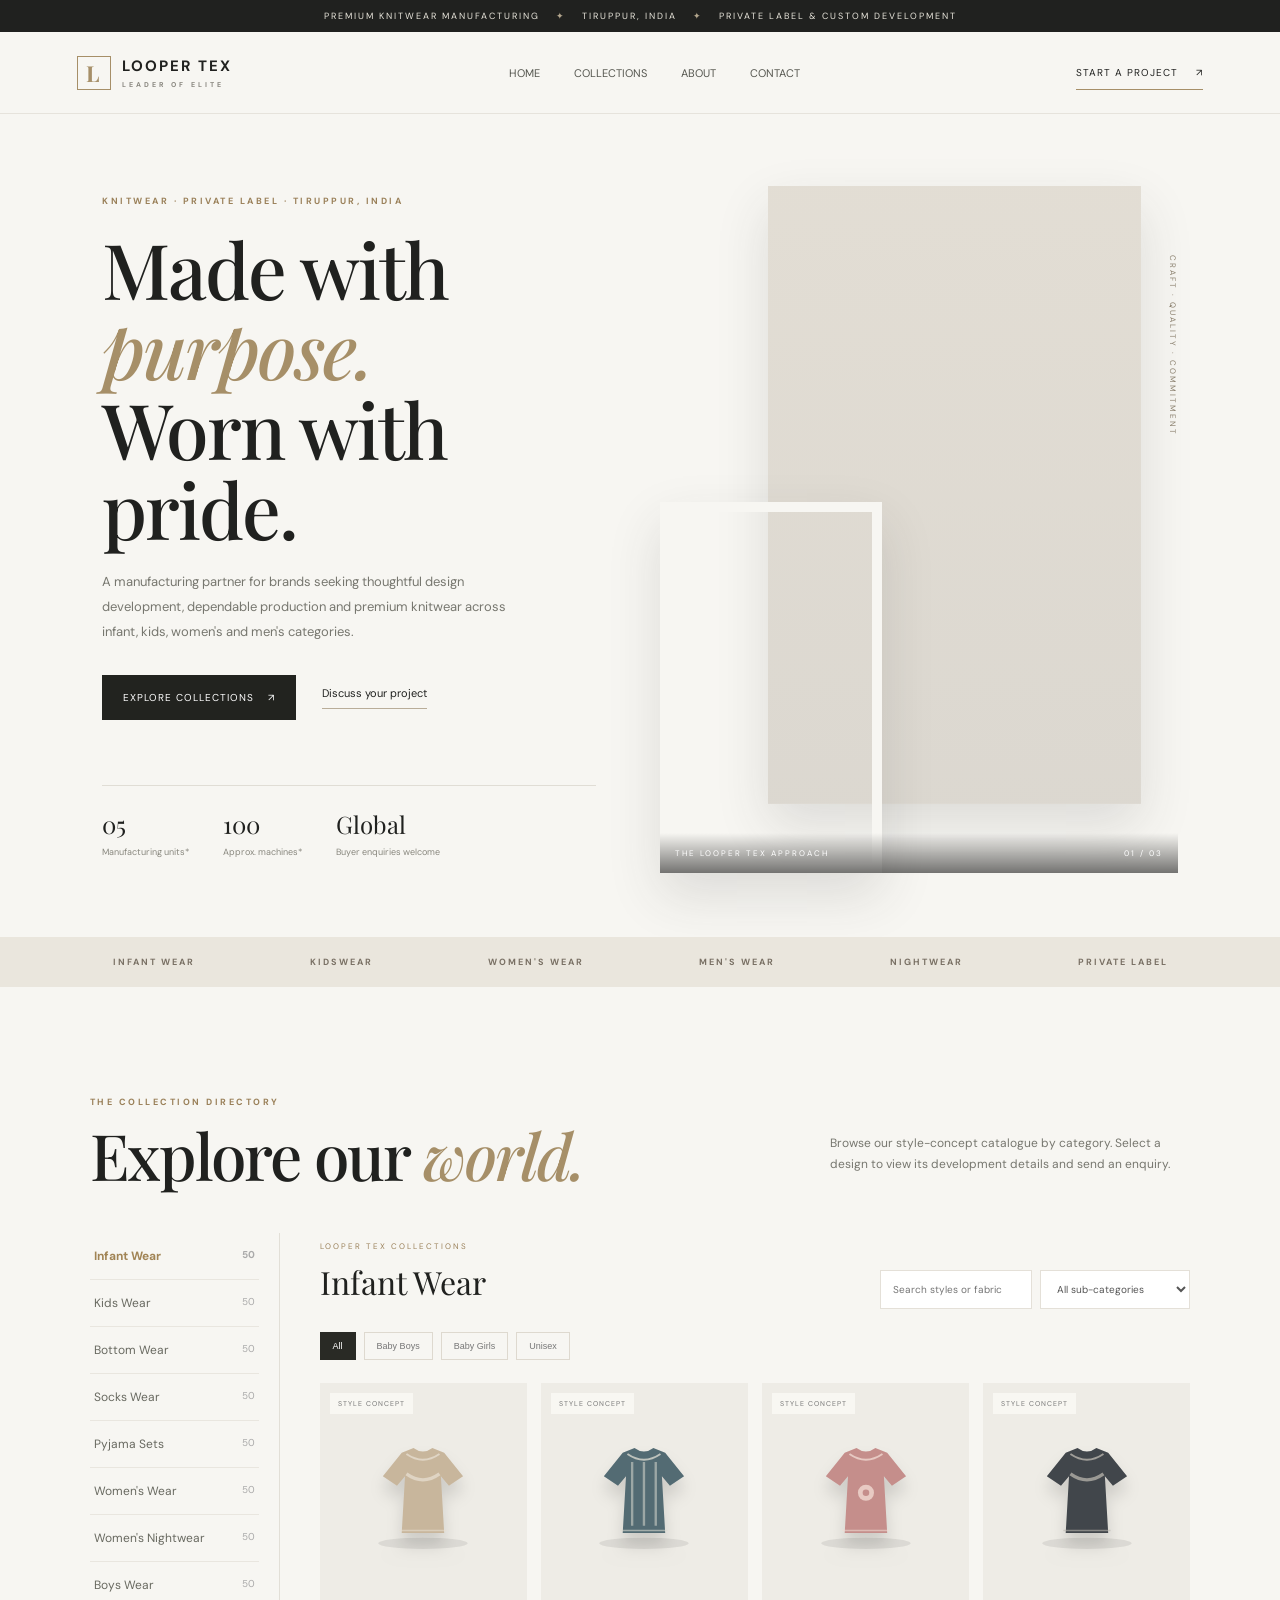
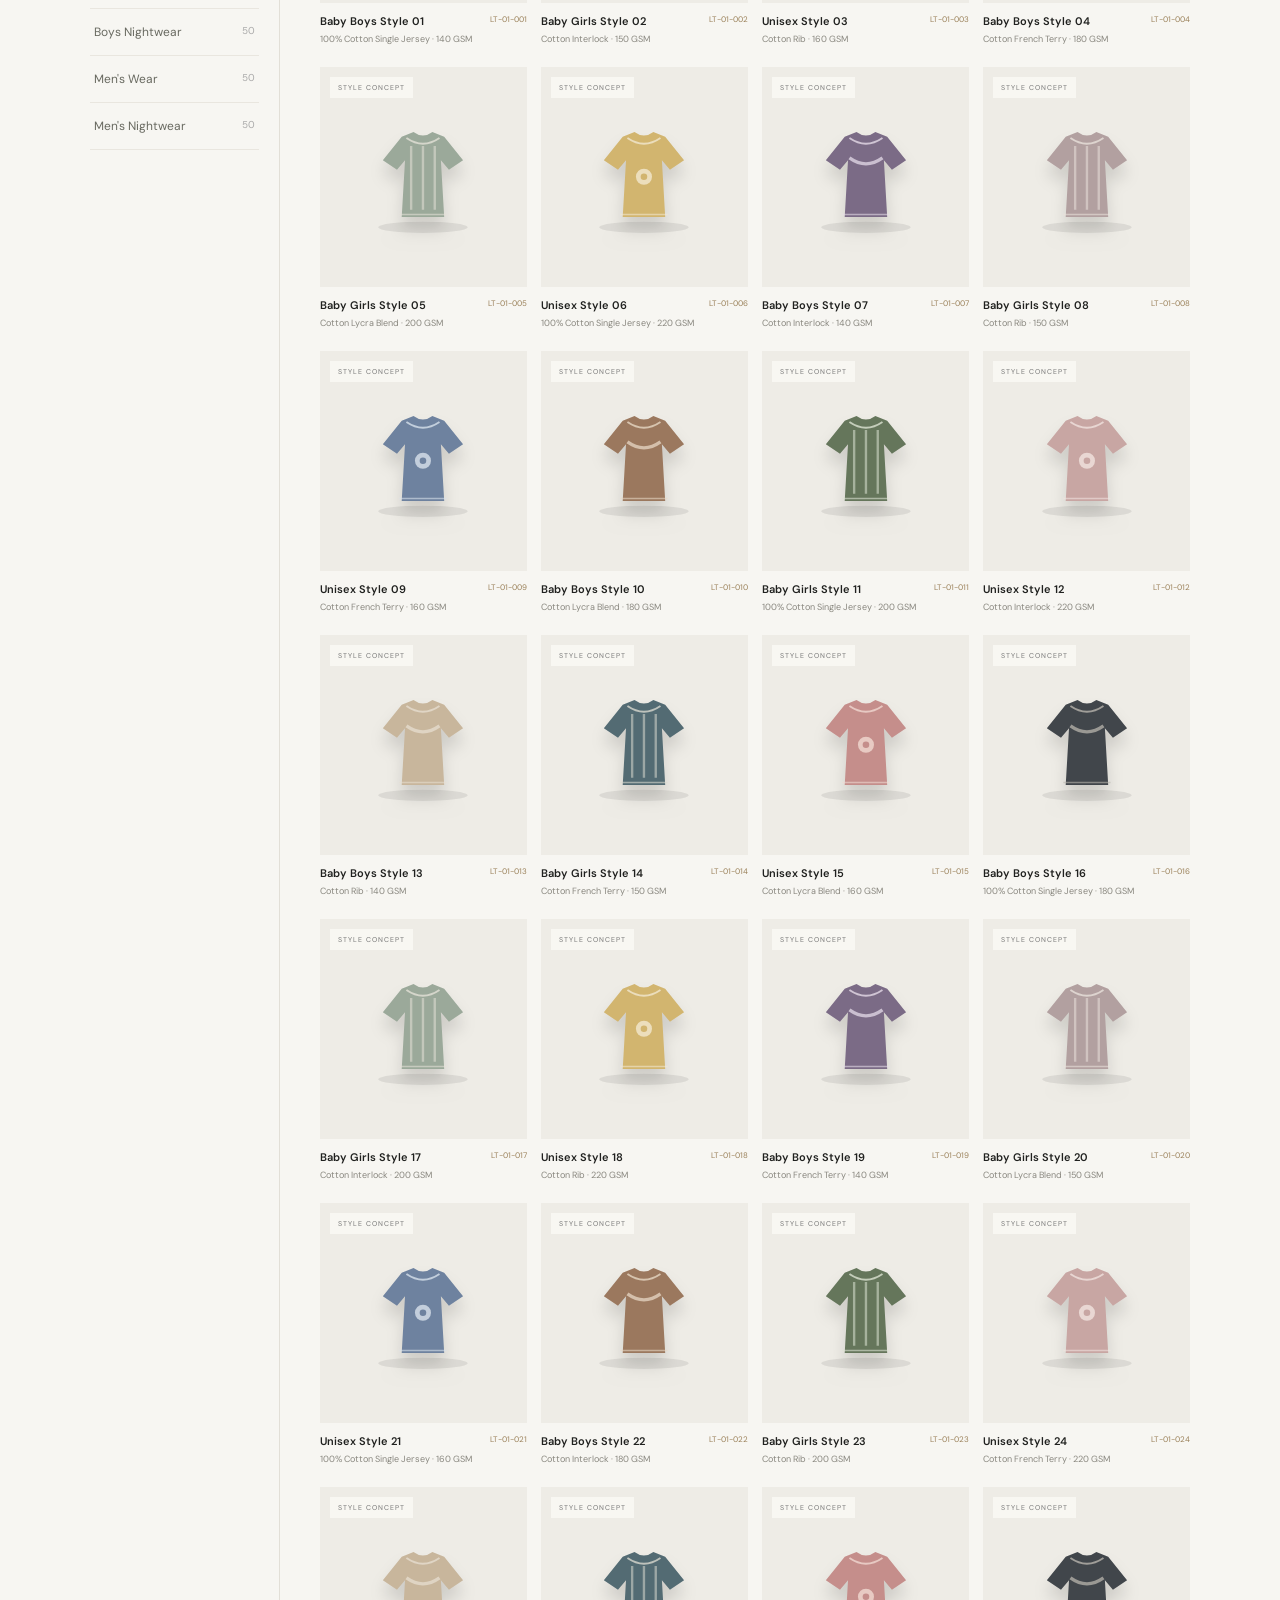
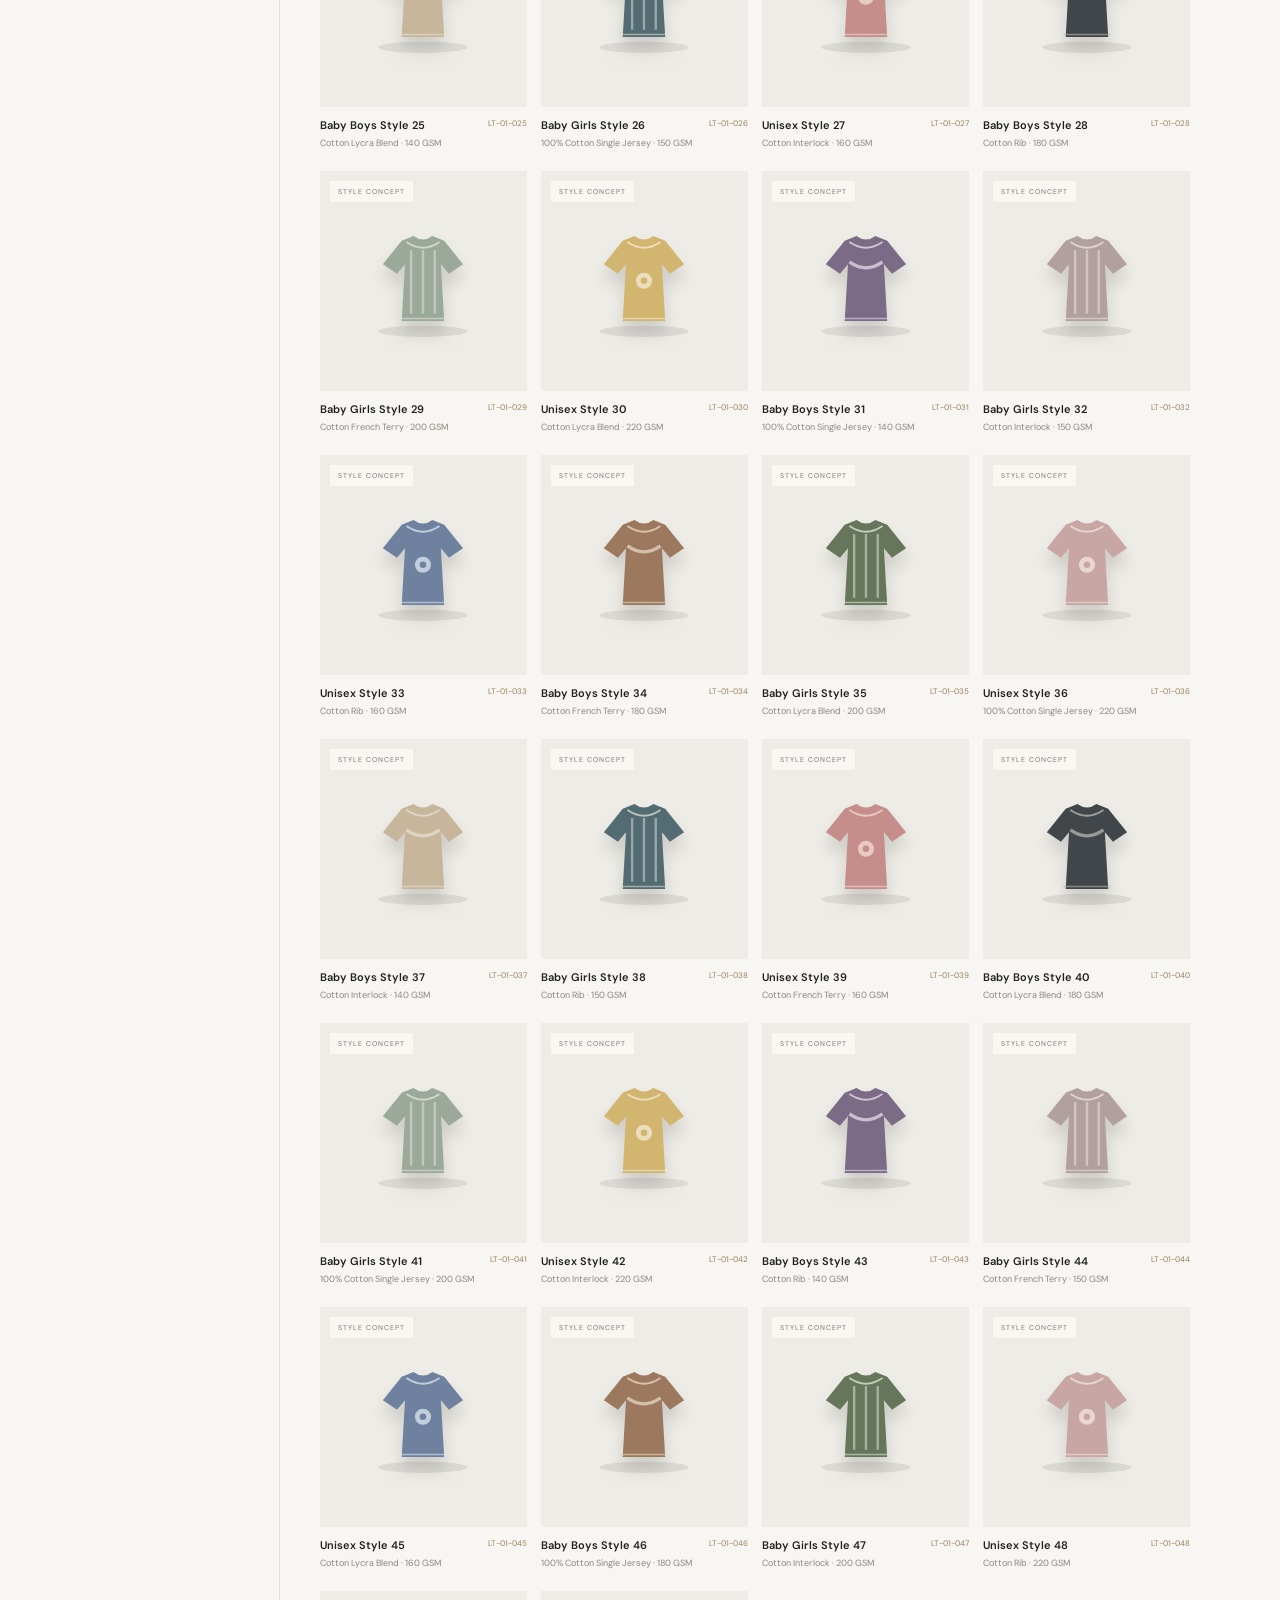
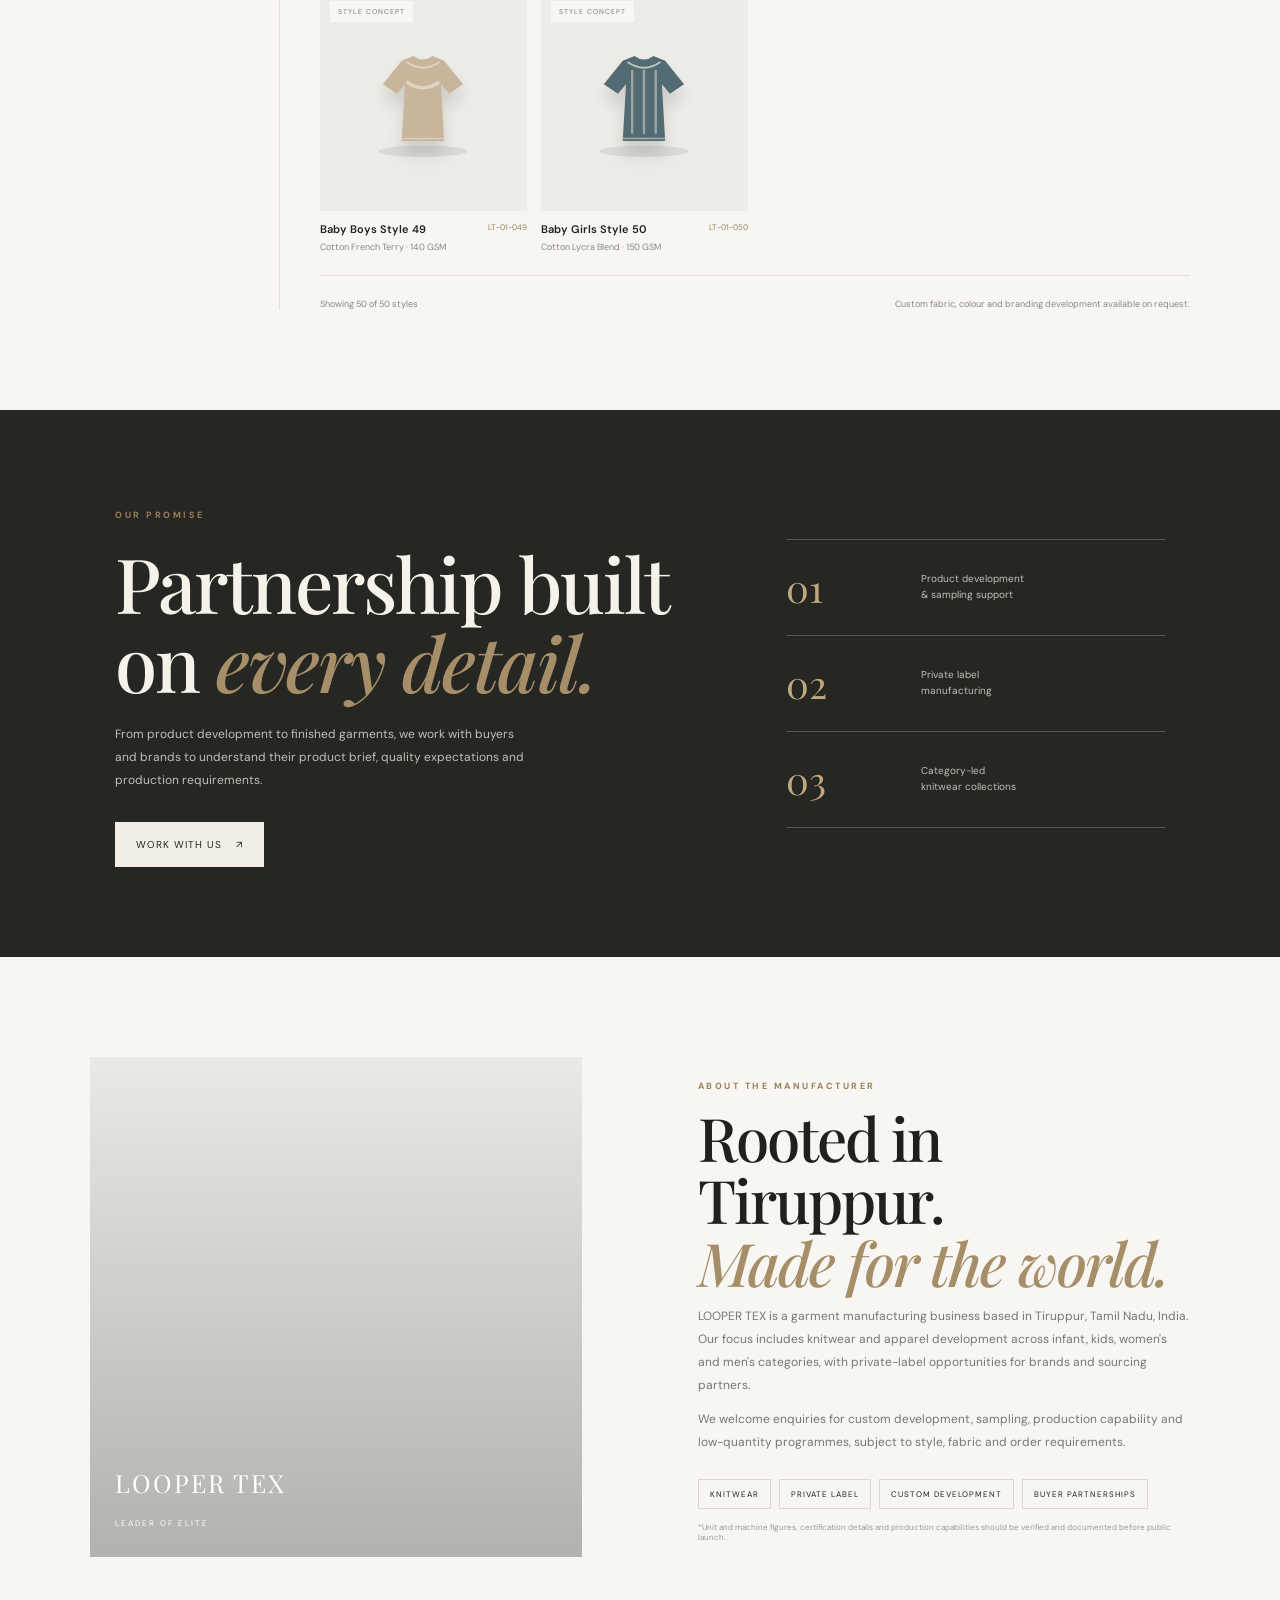
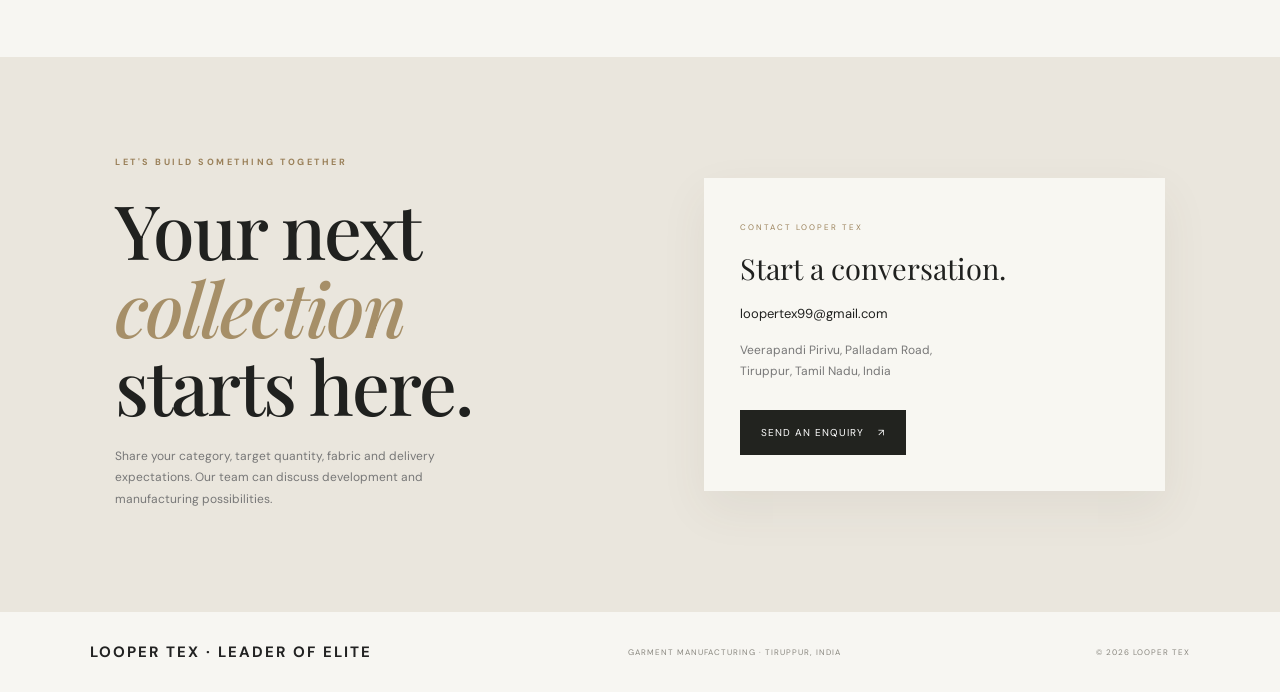
==== index.html @ d69f9a65 "Add files via upload" ====
<!doctype html>
<html lang="en">
<head>
<meta charset="utf-8">
<meta name="viewport" content="width=device-width,initial-scale=1">
<title>LOOPER TEX | Premium Knitwear & Garment Manufacturer, Tiruppur India</title>
<meta name="description" content="LOOPER TEX is a Tiruppur-based knitwear and garment manufacturer offering infant wear, kidswear, nightwear, men's and women's apparel, private label manufacturing and low-MOQ development.">
<meta name="keywords" content="garment manufacturer India, Tiruppur knitwear manufacturer, infant wear manufacturer, kidswear manufacturer, private label clothing, low MOQ garment manufacturer">
<meta name="robots" content="index,follow">
<meta property="og:title" content="LOOPER TEX — Leader of Elite">
<meta property="og:description" content="Premium knitwear and private-label garment manufacturing from Tiruppur, India.">
<meta property="og:type" content="website">
<link rel="preconnect" href="https://fonts.googleapis.com">
<link rel="preconnect" href="https://fonts.gstatic.com" crossorigin>
<link href="https://fonts.googleapis.com/css2?family=DM+Sans:wght@400;500;600;700&family=Playfair+Display:ital,wght@0,500;0,600;1,500&display=swap" rel="stylesheet">
<link rel="stylesheet" href="style.css">
</head>
<body>
<div class="topline">PREMIUM KNITWEAR MANUFACTURING <span>✦</span> TIRUPPUR, INDIA <span>✦</span> PRIVATE LABEL & CUSTOM DEVELOPMENT</div>
<header class="header">
<a class="brand" href="#home"><span class="brandmark">L</span><span>LOOPER TEX<small>LEADER OF ELITE</small></span></a>
<button class="menu-toggle" aria-label="Open navigation">☰</button>
<nav id="nav"><a href="#home">HOME</a><a href="#collections">COLLECTIONS</a><a href="#about">ABOUT</a><a href="#contact">CONTACT</a></nav>
<a class="nav-cta" href="#contact">START A PROJECT <span>↗</span></a>
</header>
<main>
<section class="hero" id="home">
<div class="hero-copy"><p class="eyebrow">KNITWEAR · PRIVATE LABEL · TIRUPPUR, INDIA</p>
<h1>Made with<br><i>purpose.</i><br>Worn with pride.</h1>
<p class="hero-text">A manufacturing partner for brands seeking thoughtful design development, dependable production and premium knitwear across infant, kids, women's and men's categories.</p>
<div class="hero-actions"><a class="button dark" href="#collections">EXPLORE COLLECTIONS <span>↗</span></a><a class="text-link" href="#contact">Discuss your project</a></div>
<div class="hero-proof"><div><strong>05</strong><span>Manufacturing units*</span></div><div><strong>100</strong><span>Approx. machines*</span></div><div><strong>Global</strong><span>Buyer enquiries welcome</span></div></div>
</div>
<div class="hero-visual"><div class="hero-photo photo-one"></div><div class="hero-photo photo-two"></div><div class="vertical-note">CRAFT · QUALITY · COMMITMENT</div><div class="photo-caption">THE LOOPER TEX APPROACH <span>01 / 03</span></div></div>
</section>
<div class="ticker"><span>INFANT WEAR</span><span>KIDSWEAR</span><span>WOMEN'S WEAR</span><span>MEN'S WEAR</span><span>NIGHTWEAR</span><span>PRIVATE LABEL</span></div>
<section class="section" id="collections">
<div class="section-head"><div><p class="eyebrow">THE COLLECTION DIRECTORY</p><h2>Explore our <i>world.</i></h2></div><p>Browse our style-concept catalogue by category. Select a design to view its development details and send an enquiry.</p></div>
<div class="collection-layout"><aside class="category-rail" id="categoryRail"></aside><div class="catalogue-area">
<div class="catalogue-toolbar"><div><span class="small-label">LOOPER TEX COLLECTIONS</span><h3 id="activeTitle">Loading collections…</h3></div><div class="filters"><input id="search" type="search" placeholder="Search styles or fabric"><select id="subFilter"><option value="">All sub-categories</option></select></div></div>
<div class="subchips" id="subchips"></div><div class="product-grid" id="productGrid"><p>Loading catalogue…</p></div>
<div class="catalogue-foot"><span id="countLabel">Loading styles</span><span>Custom fabric, colour and branding development available on request.</span></div>
</div></div>
</section>
<section class="statement"><div class="statement-inner"><p class="eyebrow">OUR PROMISE</p><h2>Partnership built<br>on <i>every detail.</i></h2><p>From product development to finished garments, we work with buyers and brands to understand their product brief, quality expectations and production requirements.</p><a class="button light" href="#contact">WORK WITH US <span>↗</span></a></div><div class="statement-side"><div class="statbox"><strong>01</strong><span>Product development<br>& sampling support</span></div><div class="statbox"><strong>02</strong><span>Private label<br>manufacturing</span></div><div class="statbox"><strong>03</strong><span>Category-led<br>knitwear collections</span></div></div></section>
<section class="section about" id="about"><div class="about-image"><div class="about-image-label">LOOPER TEX<br><small>LEADER OF ELITE</small></div></div><div class="about-copy"><p class="eyebrow">ABOUT THE MANUFACTURER</p><h2>Rooted in Tiruppur.<br><i>Made for the world.</i></h2><p>LOOPER TEX is a garment manufacturing business based in Tiruppur, Tamil Nadu, India. Our focus includes knitwear and apparel development across infant, kids, women's and men's categories, with private-label opportunities for brands and sourcing partners.</p><p>We welcome enquiries for custom development, sampling, production capability and low-quantity programmes, subject to style, fabric and order requirements.</p><div class="about-tags"><span>KNITWEAR</span><span>PRIVATE LABEL</span><span>CUSTOM DEVELOPMENT</span><span>BUYER PARTNERSHIPS</span></div><small class="disclaimer">*Unit and machine figures, certification details and production capabilities should be verified and documented before public launch.</small></div></section>
<section class="contact" id="contact"><div><p class="eyebrow">LET'S BUILD SOMETHING TOGETHER</p><h2>Your next<br><i>collection</i><br>starts here.</h2><p>Share your category, target quantity, fabric and delivery expectations. Our team can discuss development and manufacturing possibilities.</p></div><div class="contact-card"><span class="small-label">CONTACT LOOPER TEX</span><h3>Start a conversation.</h3><a href="mailto:loopertex99@gmail.com">loopertex99@gmail.com</a><p>Veerapandi Pirivu, Palladam Road,<br>Tiruppur, Tamil Nadu, India</p><a class="button dark" href="mailto:loopertex99@gmail.com?subject=Manufacturing%20Enquiry%20-%20LOOPER%20TEX">SEND AN ENQUIRY <span>↗</span></a></div></section>
</main>
<footer><a class="brand footer-brand" href="#home">LOOPER TEX · LEADER OF ELITE</a><span>GARMENT MANUFACTURING · TIRUPPUR, INDIA</span><span>© <span id="year"></span> LOOPER TEX</span></footer>
<div class="modal" id="productModal"><div class="modal-backdrop"></div><div class="modal-card"><button class="modal-close" aria-label="Close">×</button><div id="modalVisual"></div><div class="modal-info"><span class="small-label">STYLE DETAILS</span><h2 id="modalName"></h2><p class="modal-id" id="modalId"></p><dl id="modalSpecs"></dl><a class="button dark" id="modalEnquiry" href="#">ENQUIRE ABOUT THIS STYLE <span>↗</span></a><small>Displayed garment artwork is an illustrative style concept, not a confirmed production sample.</small></div></div></div>
<script>document.getElementById('year').textContent=new Date().getFullYear();</script>
<script src="app.js"></script>
</body></html>
---- style.css ----
*{box-sizing:border-box}html{scroll-behavior:smooth}body{margin:0;color:#20211f;background:#f7f6f2;font-family:"DM Sans",sans-serif}a{color:inherit;text-decoration:none}.topline{background:#20211f;color:#e9e6dc;text-align:center;padding:10px 16px;font-size:9px;letter-spacing:2px}.topline span{padding:0 12px;color:#b4a78e}.header{height:82px;padding:0 6vw;display:flex;align-items:center;justify-content:space-between;background:#f7f6f2;position:sticky;top:0;z-index:20;border-bottom:1px solid #e6e3dc}.brand{display:flex;align-items:center;gap:11px;font-weight:700;letter-spacing:2px;font-size:15px}.brand b{font-weight:400}.brand small{display:block;font-size:7px;letter-spacing:3px;margin-top:4px;color:#89877f}.brandmark{width:34px;height:34px;border:1px solid #a68f68;display:grid;place-items:center;font-family:"Playfair Display";font-size:22px;color:#a68f68}nav{display:flex;gap:34px;font-size:11px;color:#55564f}nav a:hover,.text-link:hover{color:#a68f68}.nav-cta{font-size:10px;letter-spacing:1px;border-bottom:1px solid #a68f68;padding:10px 0}.nav-cta span,.button span{padding-left:14px}.menu-toggle{display:none;background:none;border:0;font-size:23px}.hero{min-height:620px;padding:72px 8vw 64px;display:grid;grid-template-columns:1fr 1.05fr;gap:5vw;overflow:hidden}.hero-copy{align-self:center;padding-bottom:15px}.eyebrow{font-size:9px;letter-spacing:2.5px;color:#9a8059;font-weight:700}.hero h1,.section h2,.statement h2,.contact h2{font:500 clamp(46px,6vw,82px)/1.04 "Playfair Display",serif;letter-spacing:-2px;margin:22px 0}.hero h1 i,.section h2 i,.statement h2 i,.contact h2 i{font-weight:500;color:#a68f68}.hero-text{max-width:440px;color:#77776f;font-size:13px;line-height:1.9}.hero-actions{display:flex;align-items:center;gap:26px;margin-top:30px}.button{display:inline-flex;align-items:center;padding:16px 21px;font-size:10px;letter-spacing:1px}.button.dark{background:#22231f;color:#fff}.button.light{background:#f2eee5;color:#25251f}.text-link{font-size:11px;border-bottom:1px solid #b9ad99;padding-bottom:8px}.hero-proof{display:flex;gap:34px;margin-top:65px;padding-top:22px;border-top:1px solid #e0ddd5}.hero-proof div{display:flex;flex-direction:column;gap:6px}.hero-proof strong{font:24px "Playfair Display"}.hero-proof span{font-size:9px;color:#88877e}.hero-visual{position:relative;min-height:470px}.hero-photo{position:absolute;background-size:cover;background-position:center;box-shadow:0 22px 50px #3332}.photo-one{width:72%;height:90%;right:7%;top:0;background-image:linear-gradient(180deg,#d8d1c5aa,#a59b8c55),url('https://images.unsplash.com/photo-1515886657613-9f3515b0c78f?auto=format&fit=crop&w=1000&q=85');background-blend-mode:normal}.photo-two{width:43%;height:54%;left:0;bottom:0;border:10px solid #f7f6f2;background-image:url('https://images.unsplash.com/photo-1519238263530-99a5a8a9b1e9?auto=format&fit=crop&w=800&q=85')}.photo-caption{position:absolute;bottom:0;left:0;right:0;padding:15px;color:#fff;font-size:8px;letter-spacing:2px;background:linear-gradient(transparent,#0008);display:flex;justify-content:space-between}.vertical-note{position:absolute;right:0;top:10%;writing-mode:vertical-rl;font-size:8px;letter-spacing:2px;color:#8b806e}.ticker{background:#eae6dd;padding:19px 5vw;display:flex;justify-content:space-around;gap:18px;flex-wrap:wrap;font-size:9px;letter-spacing:2px;color:#797064}.ticker span{font-weight:700}.section{padding:100px 7vw}.section-head{display:flex;justify-content:space-between;align-items:end;margin-bottom:45px}.section h2{font-size:clamp(40px,5vw,64px);margin:14px 0 0}.section-head>p{max-width:360px;color:#77776f;font-size:12px;line-height:1.8}.collection-layout{display:grid;grid-template-columns:190px 1fr;gap:40px}.category-rail{border-right:1px solid #e2dfd7;padding-right:20px}.category-btn{width:100%;display:flex;justify-content:space-between;text-align:left;border:0;border-bottom:1px solid #e9e6df;background:transparent;padding:15px 4px;font:12px "DM Sans";color:#686960;cursor:pointer}.category-btn.active,.category-btn:hover{color:#a18455;font-weight:700}.category-btn span{font-size:10px;color:#aaa}.catalogue-toolbar{display:flex;justify-content:space-between;align-items:end;gap:20px}.small-label{font-size:8px;letter-spacing:2px;color:#9b825b}.catalogue-toolbar h3{font:32px "Playfair Display";margin:6px 0}.filters{display:flex;gap:8px}.filters input,.filters select{background:#fff;border:1px solid #e4e0d8;padding:11px 12px;font:10px "DM Sans";color:#555;min-width:150px}.subchips{display:flex;gap:8px;flex-wrap:wrap;margin:23px 0}.chip{border:1px solid #ded9cf;background:transparent;padding:8px 12px;font-size:9px;color:#777;cursor:pointer}.chip.active,.chip:hover{background:#292a25;color:white;border-color:#292a25}.product-grid{display:grid;grid-template-columns:repeat(4,minmax(0,1fr));gap:22px 14px}.product-card{cursor:pointer;min-width:0}.product-art{height:220px;background:#eeece6;position:relative;overflow:hidden;display:grid;place-items:center}.product-art svg{width:82%;height:88%;filter:drop-shadow(0 12px 8px #0002);transition:transform .45s}.product-card:hover .product-art svg{transform:scale(1.08) translateY(-4px)}.product-tag{position:absolute;top:10px;left:10px;background:#f8f7f2;padding:6px 8px;font-size:7px;letter-spacing:1px;color:#777}.product-meta{display:flex;justify-content:space-between;gap:8px;padding-top:11px}.product-meta h4{font-size:11px;font-weight:600;margin:0 0 5px}.product-meta p{font-size:9px;color:#89877f;margin:0}.product-id{font-size:8px;color:#9a8059;white-space:nowrap}.catalogue-foot{display:flex;justify-content:space-between;gap:20px;padding-top:22px;margin-top:22px;border-top:1px solid #e4e0d8;color:#89877f;font-size:9px}.statement{background:#262722;color:#f5f2e9;padding:90px 9vw;display:grid;grid-template-columns:1.2fr .8fr;gap:8vw}.statement h2{font-size:clamp(48px,6vw,76px)}.statement-inner>p:not(.eyebrow){max-width:420px;color:#c2c0b6;font-size:12px;line-height:1.9;margin-bottom:30px}.statement-side{align-self:center;border-top:1px solid #55564e}.statbox{display:flex;align-items:center;gap:25px;padding:22px 0;border-bottom:1px solid #55564e}.statbox strong{font:38px "Playfair Display";color:#c0a77e;min-width:110px}.statbox span{font-size:10px;color:#c2c0b6;line-height:1.6}.about{display:grid;grid-template-columns:1fr 1fr;gap:9vw;align-items:center}.about-image{height:500px;background:linear-gradient(0deg,#29292355,#29292311),url('https://images.unsplash.com/photo-1529139574466-a303027c1d8b?auto=format&fit=crop&w=1100&q=85') center/cover;position:relative}.about-image-label{position:absolute;bottom:25px;left:25px;color:white;font:25px "Playfair Display";letter-spacing:2px}.about-image-label small{font:8px "DM Sans";letter-spacing:2px}.about-copy h2{font-size:clamp(42px,5vw,60px)}.about-copy>p:not(.eyebrow){font-size:12px;color:#77776f;line-height:1.9}.about-tags{display:flex;gap:8px;flex-wrap:wrap;margin-top:25px}.about-tags span{border:1px solid #ddd8cd;padding:9px 11px;font-size:8px;letter-spacing:1px}.disclaimer{display:block;color:#999;margin-top:13px;font-size:8px}.contact{background:#eae6dd;padding:90px 9vw;display:grid;grid-template-columns:1fr 1fr;gap:10vw}.contact h2{font-size:clamp(48px,6vw,75px)}.contact>div>p:not(.eyebrow){font-size:12px;line-height:1.8;color:#777;max-width:360px}.contact-card{background:#f8f7f2;padding:36px;align-self:center;box-shadow:0 18px 45px #514b3b12}.contact-card h3{font:29px "Playfair Display";margin:14px 0}.contact-card>a:not(.button){display:block;font-size:13px;margin:18px 0}.contact-card p,.contact-card small{font-size:10px;color:#85847c;line-height:1.7}.contact-card .button{margin-top:15px}footer{padding:30px 7vw;display:flex;align-items:center;justify-content:space-between;color:#89877f;font-size:8px;letter-spacing:1px}.footer-brand{color:#222}.modal{display:none;position:fixed;inset:0;z-index:50;align-items:center;justify-content:center;padding:20px}.modal.open{display:flex}.modal-backdrop{position:absolute;inset:0;background:#171814bb;backdrop-filter:blur(4px)}.modal-card{position:relative;background:#f8f7f2;max-width:760px;width:100%;display:grid;grid-template-columns:1fr 1fr;z-index:1;padding:24px;gap:28px;max-height:90vh;overflow:auto}.modal-close{position:absolute;right:12px;top:8px;border:0;background:none;font-size:28px;cursor:pointer}.modal-card #modalVisual{background:#eeece6;min-height:380px;display:grid;place-items:center}.modal-card #modalVisual svg{width:85%;height:90%}.modal-info{align-self:center;padding:20px 12px}.modal-info h2{font:32px "Playfair Display";margin:10px 0}.modal-id{font-size:10px;color:#a18455}.modal-info dl{display:grid;grid-template-columns:1fr 1fr;gap:14px;margin:25px 0}.modal-info dt{font-size:8px;letter-spacing:1px;color:#999}.modal-info dd{font-size:10px;margin:5px 0 0}.modal-info small{display:block;font-size:8px;color:#999;line-height:1.6;margin-top:15px}
@media(max-width:900px){.hero{padding:55px 6vw;grid-template-columns:1fr 1fr}.hero-proof{gap:17px}.collection-layout{grid-template-columns:150px 1fr;gap:22px}.product-grid{grid-template-columns:repeat(3,minmax(0,1fr))}.section{padding:75px 5vw}.about{gap:5vw}.statement{padding:75px 6vw}}@media(max-width:650px){.topline{font-size:7px;letter-spacing:1px}.topline span{padding:0 4px}.header{height:68px;padding:0 5vw}.menu-toggle{display:block}nav{display:none;position:absolute;top:68px;left:0;right:0;background:#f7f6f2;padding:20px 6vw;flex-direction:column;gap:20px;border-bottom:1px solid #ddd}nav.open{display:flex}.nav-cta{display:none}.hero{display:block;padding:50px 6vw 30px}.hero h1{font-size:56px}.hero-visual{margin-top:40px;min-height:370px}.hero-proof{margin-top:40px}.section-head{display:block}.section-head>p{margin-top:20px}.collection-layout{display:block}.category-rail{border:0;display:flex;overflow:auto;gap:7px;padding:0 0 15px;margin-bottom:18px}.category-btn{white-space:nowrap;width:auto;border:1px solid #e2dfd7;padding:10px 12px}.category-btn span{display:none}.catalogue-toolbar{display:block}.filters{margin-top:15px}.filters input,.filters select{min-width:0;width:50%}.product-grid{grid-template-columns:repeat(2,minmax(0,1fr));gap:20px 10px}.product-art{height:190px}.catalogue-foot{display:block;line-height:1.8}.catalogue-foot span{display:block}.statement{display:block;padding:65px 7vw}.statement-side{margin-top:45px}.about{display:block}.about-image{height:350px;margin-bottom:45px}.contact{display:block;padding:65px 7vw}.contact-card{margin-top:35px;padding:25px}footer{gap:20px;flex-wrap:wrap}.modal-card{grid-template-columns:1fr;padding:18px;gap:10px}.modal-card #modalVisual{min-height:270px}.modal-info{padding:10px}.modal-info h2{font-size:27px}}
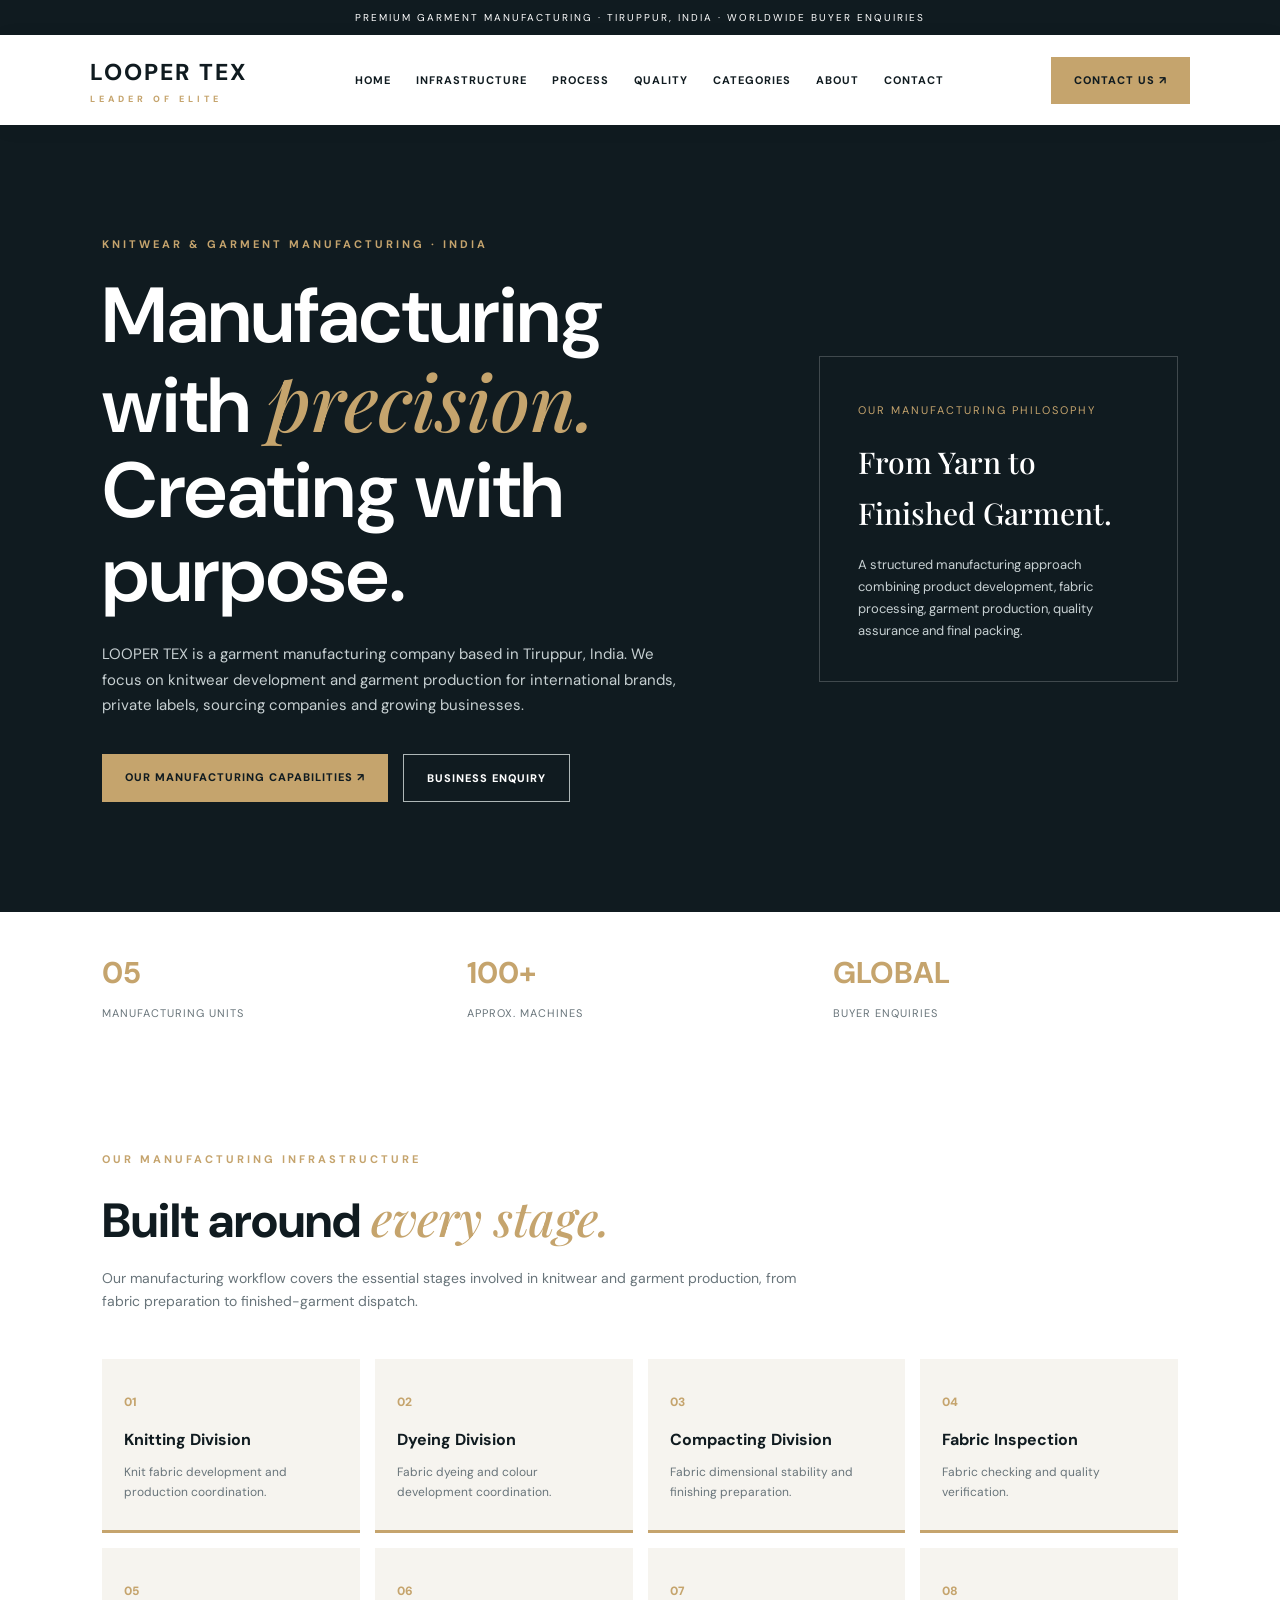
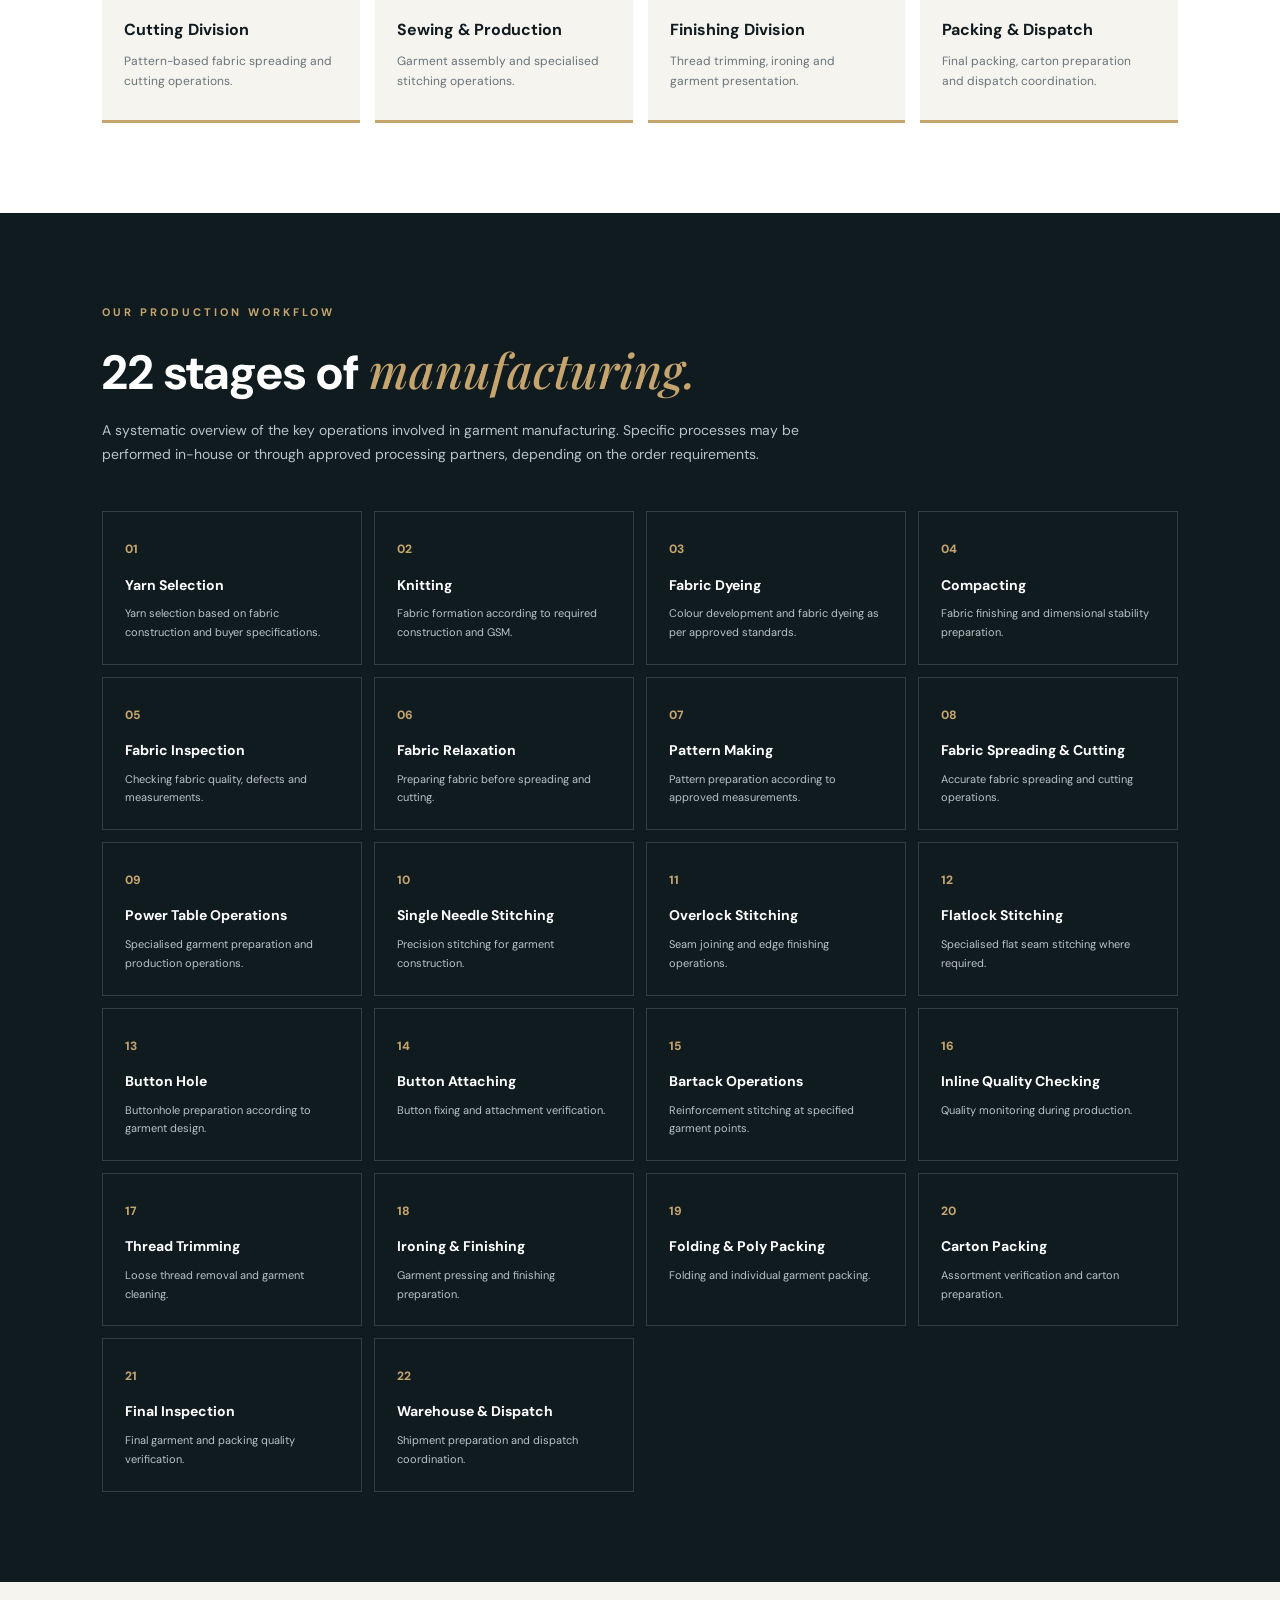
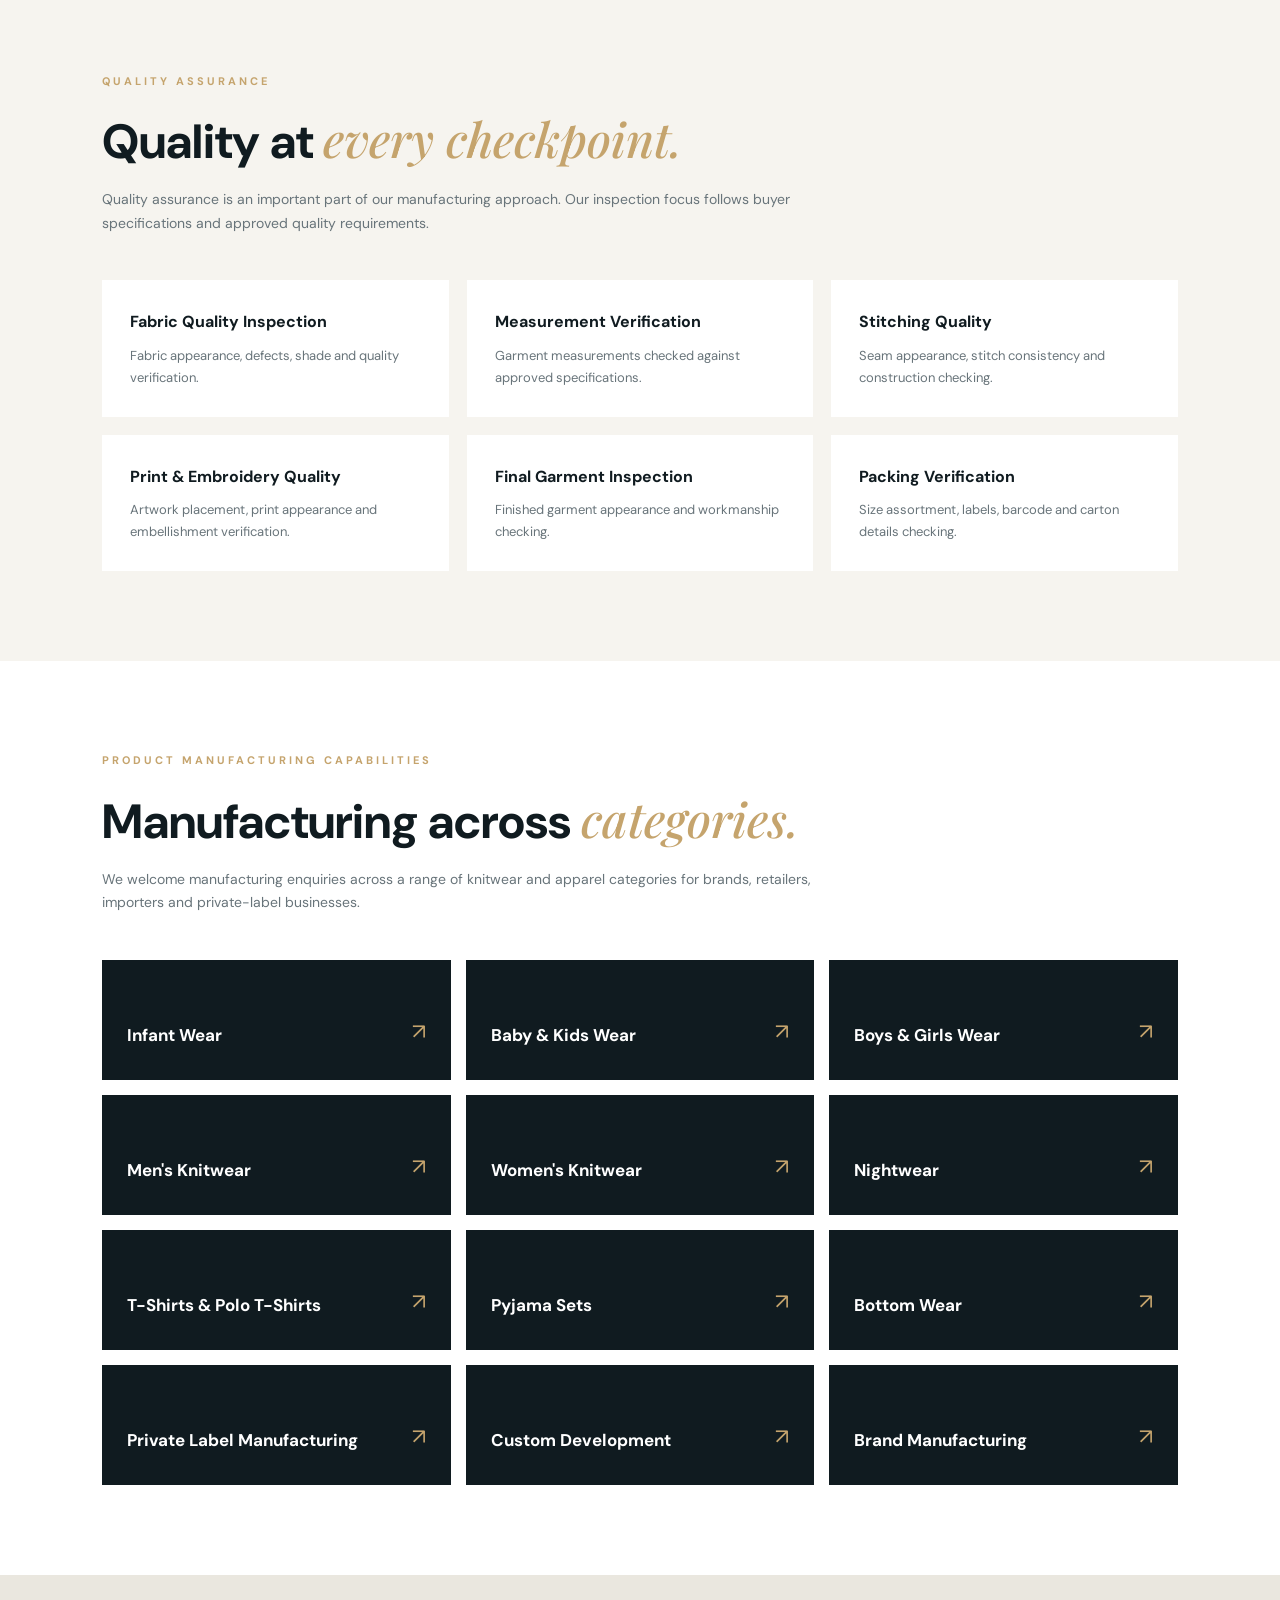
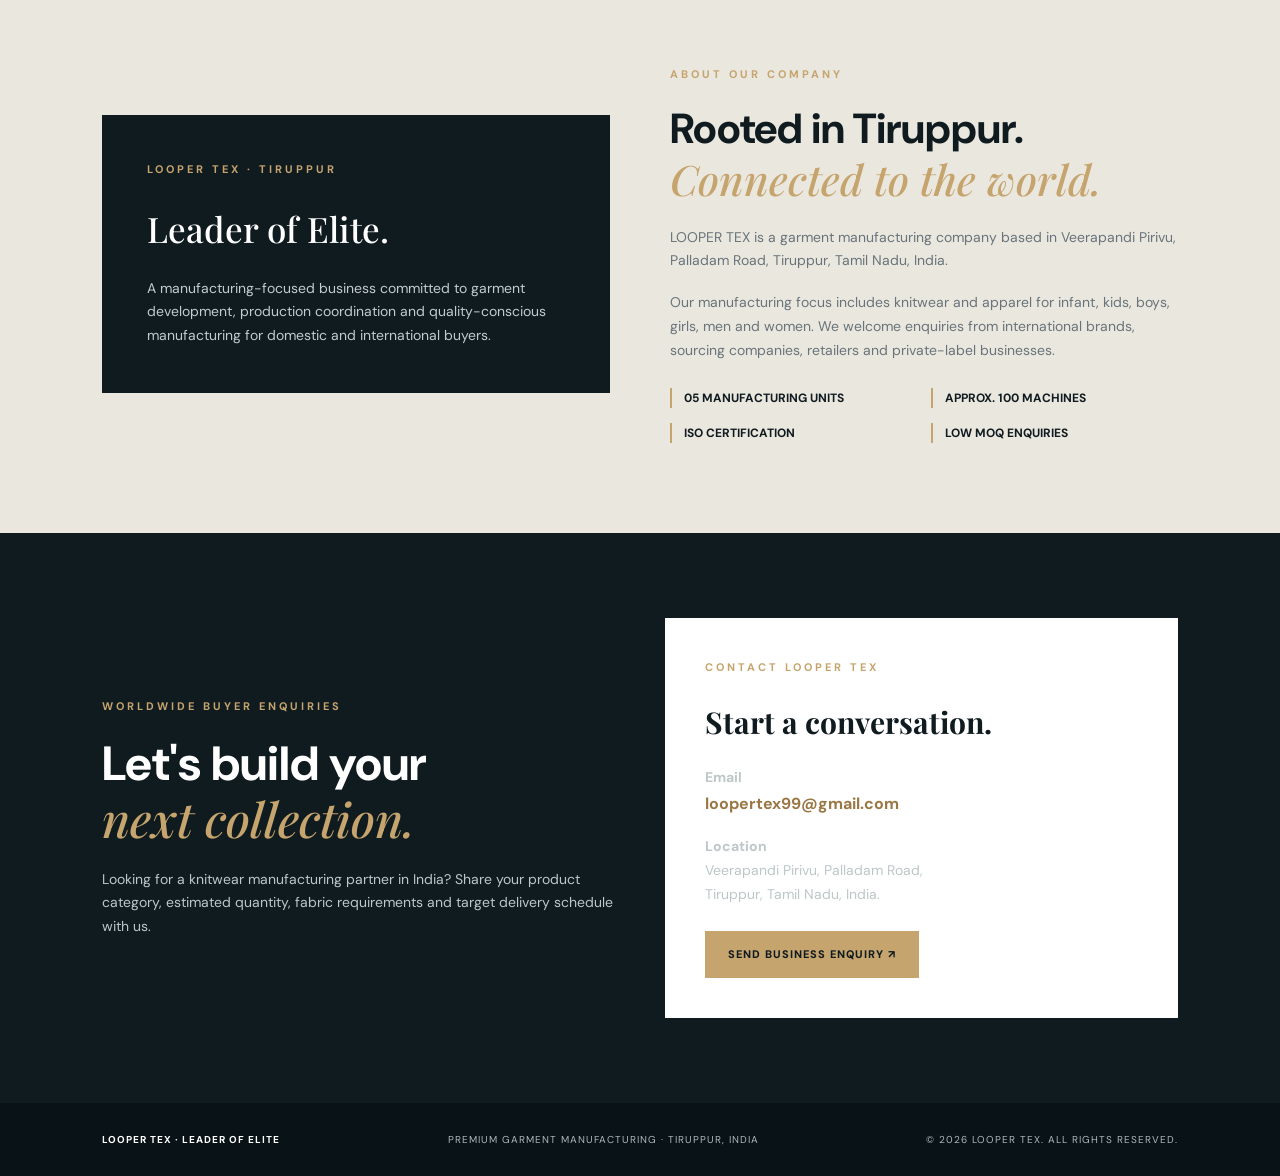
==== commit 53968273: "Update index.html" ====
--- a/index.html
+++ b/index.html
@@ -1,53 +1,845 @@
-<!doctype html>
+<!DOCTYPE html>
 <html lang="en">
 <head>
-<meta charset="utf-8">
-<meta name="viewport" content="width=device-width,initial-scale=1">
-<title>LOOPER TEX | Premium Knitwear & Garment Manufacturer, Tiruppur India</title>
-<meta name="description" content="LOOPER TEX is a Tiruppur-based knitwear and garment manufacturer offering infant wear, kidswear, nightwear, men's and women's apparel, private label manufacturing and low-MOQ development.">
-<meta name="keywords" content="garment manufacturer India, Tiruppur knitwear manufacturer, infant wear manufacturer, kidswear manufacturer, private label clothing, low MOQ garment manufacturer">
-<meta name="robots" content="index,follow">
-<meta property="og:title" content="LOOPER TEX — Leader of Elite">
-<meta property="og:description" content="Premium knitwear and private-label garment manufacturing from Tiruppur, India.">
+<meta charset="UTF-8">
+<meta name="viewport" content="width=device-width, initial-scale=1.0">
+
+<title>LOOPER TEX | Premium Garment Manufacturer | Tiruppur, India</title>
+
+<meta name="description" content="LOOPER TEX is a garment manufacturer based in Tiruppur, India, specialising in premium knitwear, infant wear, kidswear, men's wear, women's wear and private label manufacturing.">
+
+<meta name="keywords" content="Garment Manufacturer Tiruppur, Knitwear Manufacturer India, Infant Wear Manufacturer, Kidswear Manufacturer, Private Label Garment Manufacturer">
+
+<meta name="robots" content="index, follow">
+
+<meta property="og:title" content="LOOPER TEX | Leader of Elite">
+<meta property="og:description" content="Premium Knitwear & Garment Manufacturing from Tiruppur, India.">
 <meta property="og:type" content="website">
+
 <link rel="preconnect" href="https://fonts.googleapis.com">
 <link rel="preconnect" href="https://fonts.gstatic.com" crossorigin>
-<link href="https://fonts.googleapis.com/css2?family=DM+Sans:wght@400;500;600;700&family=Playfair+Display:ital,wght@0,500;0,600;1,500&display=swap" rel="stylesheet">
-<link rel="stylesheet" href="style.css">
+<link href="https://fonts.googleapis.com/css2?family=DM+Sans:wght@400;500;600;700;800&family=Playfair+Display:ital,wght@0,500;0,600;1,500&display=swap" rel="stylesheet">
+
+<style>
+:root {
+--dark:#101b20;
+--gold:#c5a46d;
+--cream:#f6f4ef;
+--white:#ffffff;
+--grey:#68747a;
+}
+
+* {
+margin:0;
+padding:0;
+box-sizing:border-box;
+}
+
+html {
+scroll-behavior:smooth;
+}
+
+body {
+font-family:'DM Sans',sans-serif;
+color:var(--dark);
+background:var(--cream);
+line-height:1.7;
+}
+
+a {
+text-decoration:none;
+color:inherit;
+}
+
+.topbar {
+background:var(--dark);
+color:white;
+text-align:center;
+padding:9px 12px;
+font-size:10px;
+letter-spacing:2px;
+}
+
+header {
+background:white;
+padding:18px 7%;
+display:flex;
+align-items:center;
+justify-content:space-between;
+position:sticky;
+top:0;
+z-index:100;
+box-shadow:0 3px 20px rgba(0,0,0,.05);
+}
+
+.logo {
+font-size:23px;
+font-weight:800;
+letter-spacing:2px;
+}
+
+.logo small {
+display:block;
+font-size:9px;
+letter-spacing:4px;
+color:var(--gold);
+}
+
+nav {
+display:flex;
+gap:25px;
+font-size:11px;
+font-weight:700;
+letter-spacing:1px;
+}
+
+nav a:hover {
+color:var(--gold);
+}
+
+.menu {
+display:none;
+}
+
+.hero {
+background:var(--dark);
+color:white;
+padding:110px 8%;
+display:grid;
+grid-template-columns:1.3fr .7fr;
+gap:50px;
+align-items:center;
+min-height:590px;
+}
+
+.eyebrow {
+font-size:11px;
+letter-spacing:3px;
+color:var(--gold);
+font-weight:700;
+margin-bottom:20px;
+}
+
+.hero h1 {
+font-size:clamp(42px,7vw,78px);
+line-height:1.08;
+font-weight:600;
+}
+
+.hero h1 i,
+h2 i {
+font-family:'Playfair Display',serif;
+color:var(--gold);
+font-weight:500;
+}
+
+.hero p {
+max-width:590px;
+margin-top:25px;
+color:#c7d0d2;
+font-size:15px;
+}
+
+.hero-buttons {
+display:flex;
+gap:15px;
+flex-wrap:wrap;
+margin-top:35px;
+}
+
+.button {
+display:inline-block;
+padding:14px 23px;
+background:var(--gold);
+color:var(--dark);
+font-size:11px;
+font-weight:800;
+letter-spacing:1px;
+}
+
+.button.outline {
+background:transparent;
+border:1px solid #aeb7b7;
+color:white;
+}
+
+.hero-panel {
+border:1px solid rgba(255,255,255,.2);
+padding:38px;
+}
+
+.hero-panel span {
+color:var(--gold);
+font-size:11px;
+letter-spacing:2px;
+}
+
+.hero-panel h3 {
+font-family:'Playfair Display',serif;
+font-size:30px;
+margin:15px 0;
+font-weight:500;
+}
+
+.hero-panel p {
+font-size:13px;
+margin:0;
+}
+
+.hero-stats {
+display:grid;
+grid-template-columns:repeat(3,1fr);
+gap:20px;
+padding:35px 8%;
+background:white;
+}
+
+.stat strong {
+display:block;
+font-size:30px;
+color:var(--gold);
+}
+
+.stat span {
+font-size:11px;
+color:var(--grey);
+letter-spacing:1px;
+}
+
+.section {
+padding:90px 8%;
+}
+
+.section-heading {
+max-width:720px;
+margin-bottom:45px;
+}
+
+.section-heading h2 {
+font-size:clamp(32px,5vw,48px);
+line-height:1.2;
+}
+
+.section-heading p {
+color:var(--grey);
+margin-top:17px;
+font-size:14px;
+}
+
+.infrastructure {
+background:white;
+}
+
+.infrastructure-grid {
+display:grid;
+grid-template-columns:repeat(4,1fr);
+gap:15px;
+}
+
+.infra-card {
+background:var(--cream);
+padding:28px 22px;
+border-bottom:3px solid var(--gold);
+min-height:155px;
+}
+
+.infra-card span {
+font-size:12px;
+color:var(--gold);
+font-weight:800;
+}
+
+.infra-card h3 {
+font-size:16px;
+margin-top:12px;
+}
+
+.infra-card p {
+font-size:12px;
+color:var(--grey);
+margin-top:8px;
+}
+
+.process {
+background:var(--dark);
+color:white;
+}
+
+.process .section-heading p {
+color:#b9c3c5;
+}
+
+.process-grid {
+display:grid;
+grid-template-columns:repeat(4,1fr);
+gap:12px;
+}
+
+.process-card {
+border:1px solid rgba(255,255,255,.15);
+padding:22px;
+min-height:135px;
+}
+
+.process-card span {
+color:var(--gold);
+font-size:12px;
+font-weight:800;
+}
+
+.process-card h3 {
+font-size:14px;
+margin-top:12px;
+}
+
+.process-card p {
+color:#b9c3c5;
+font-size:11px;
+margin-top:7px;
+}
+
+.quality {
+background:var(--cream);
+}
+
+.quality-grid {
+display:grid;
+grid-template-columns:repeat(3,1fr);
+gap:18px;
+}
+
+.quality-card {
+background:white;
+padding:28px;
+}
+
+.quality-card h3 {
+font-size:16px;
+margin-bottom:9px;
+}
+
+.quality-card p {
+font-size:13px;
+color:var(--grey);
+}
+
+.categories {
+background:white;
+}
+
+.category-grid {
+display:grid;
+grid-template-columns:repeat(3,1fr);
+gap:15px;
+}
+
+.category {
+background:var(--dark);
+color:white;
+padding:30px 25px;
+min-height:120px;
+display:flex;
+align-items:end;
+justify-content:space-between;
+}
+
+.category h3 {
+font-size:17px;
+}
+
+.category span {
+color:var(--gold);
+font-size:22px;
+}
+
+.about {
+background:#eae7df;
+display:grid;
+grid-template-columns:1fr 1fr;
+gap:60px;
+align-items:center;
+}
+
+.about-box {
+background:var(--dark);
+color:white;
+padding:45px;
+}
+
+.about-box h3 {
+font-family:'Playfair Display',serif;
+font-size:35px;
+font-weight:500;
+}
+
+.about-box p {
+color:#c2cbcd;
+font-size:14px;
+margin-top:18px;
+}
+
+.about-copy h2 {
+font-size:42px;
+line-height:1.2;
+}
+
+.about-copy p {
+font-size:14px;
+color:var(--grey);
+margin-top:18px;
+}
+
+.about-list {
+margin-top:25px;
+display:grid;
+grid-template-columns:1fr 1fr;
+gap:15px;
+}
+
+.about-list div {
+border-left:2px solid var(--gold);
+padding-left:12px;
+font-size:12px;
+font-weight:700;
+}
+
+.contact {
+background:var(--dark);
+color:white;
+padding:85px 8%;
+display:grid;
+grid-template-columns:1fr 1fr;
+gap:50px;
+align-items:center;
+}
+
+.contact h2 {
+font-size:48px;
+line-height:1.15;
+}
+
+.contact p {
+color:#bdc7c8;
+font-size:14px;
+margin-top:18px;
+}
+
+.contact-card {
+background:white;
+color:var(--dark);
+padding:40px;
+}
+
+.contact-card h3 {
+font-family:'Playfair Display',serif;
+font-size:30px;
+margin:15px 0;
+}
+
+.contact-card a.email {
+color:#9a7845;
+font-weight:700;
+word-break:break-word;
+}
+
+.contact-card .button {
+margin-top:25px;
+}
+
+footer {
+background:#091216;
+color:white;
+padding:28px 8%;
+display:flex;
+justify-content:space-between;
+gap:15px;
+flex-wrap:wrap;
+font-size:10px;
+letter-spacing:1px;
+}
+
+footer span {
+color:#aeb9ba;
+}
+
+@media(max-width:900px) {
+nav {
+display:none;
+}
+.menu {
+display:block;
+}
+.hero {
+grid-template-columns:1fr;
+padding:75px 7%;
+}
+.infrastructure-grid,
+.process-grid {
+grid-template-columns:repeat(2,1fr);
+}
+.about,
+.contact {
+grid-template-columns:1fr;
+}
+}
+
+@media(max-width:550px) {
+header {
+padding:15px 5%;
+}
+.logo {
+font-size:20px;
+}
+.section {
+padding:65px 6%;
+}
+.hero-stats {
+padding:25px 5%;
+gap:8px;
+}
+.stat strong {
+font-size:23px;
+}
+.stat span {
+font-size:9px;
+}
+.infrastructure-grid,
+.process-grid,
+.quality-grid,
+.category-grid {
+grid-template-columns:1fr 1fr;
+}
+.infra-card,
+.process-card {
+padding:18px 13px;
+}
+.category {
+padding:20px 13px;
+min-height:105px;
+}
+.category h3 {
+font-size:13px;
+}
+.about-box {
+padding:28px;
+}
+.about-copy h2,
+.contact h2 {
+font-size:36px;
+}
+.about-list {
+grid-template-columns:1fr;
+}
+.contact-card {
+padding:25px;
+}
+footer {
+flex-direction:column;
+}
+}
+</style>
 </head>
+
 <body>
-<div class="topline">PREMIUM KNITWEAR MANUFACTURING <span>✦</span> TIRUPPUR, INDIA <span>✦</span> PRIVATE LABEL & CUSTOM DEVELOPMENT</div>
-<header class="header">
-<a class="brand" href="#home"><span class="brandmark">L</span><span>LOOPER TEX<small>LEADER OF ELITE</small></span></a>
-<button class="menu-toggle" aria-label="Open navigation">☰</button>
-<nav id="nav"><a href="#home">HOME</a><a href="#collections">COLLECTIONS</a><a href="#about">ABOUT</a><a href="#contact">CONTACT</a></nav>
-<a class="nav-cta" href="#contact">START A PROJECT <span>↗</span></a>
+
+<div class="topbar">
+PREMIUM GARMENT MANUFACTURING · TIRUPPUR, INDIA · WORLDWIDE BUYER ENQUIRIES
+</div>
+
+<header>
+<a href="#home" class="logo">
+LOOPER TEX
+<small>LEADER OF ELITE</small>
+</a>
+
+<nav>
+<a href="#home">HOME</a>
+<a href="#infrastructure">INFRASTRUCTURE</a>
+<a href="#process">PROCESS</a>
+<a href="#quality">QUALITY</a>
+<a href="#categories">CATEGORIES</a>
+<a href="#about">ABOUT</a>
+<a href="#contact">CONTACT</a>
+</nav>
+
+<a class="button" href="#contact">CONTACT US ↗</a>
 </header>
+
 <main>
+
 <section class="hero" id="home">
-<div class="hero-copy"><p class="eyebrow">KNITWEAR · PRIVATE LABEL · TIRUPPUR, INDIA</p>
-<h1>Made with<br><i>purpose.</i><br>Worn with pride.</h1>
-<p class="hero-text">A manufacturing partner for brands seeking thoughtful design development, dependable production and premium knitwear across infant, kids, women's and men's categories.</p>
-<div class="hero-actions"><a class="button dark" href="#collections">EXPLORE COLLECTIONS <span>↗</span></a><a class="text-link" href="#contact">Discuss your project</a></div>
-<div class="hero-proof"><div><strong>05</strong><span>Manufacturing units*</span></div><div><strong>100</strong><span>Approx. machines*</span></div><div><strong>Global</strong><span>Buyer enquiries welcome</span></div></div>
-</div>
-<div class="hero-visual"><div class="hero-photo photo-one"></div><div class="hero-photo photo-two"></div><div class="vertical-note">CRAFT · QUALITY · COMMITMENT</div><div class="photo-caption">THE LOOPER TEX APPROACH <span>01 / 03</span></div></div>
+
+<div>
+<div class="eyebrow">KNITWEAR & GARMENT MANUFACTURING · INDIA</div>
+
+<h1>
+Manufacturing<br>
+with <i>precision.</i><br>
+Creating with purpose.
+</h1>
+
+<p>
+LOOPER TEX is a garment manufacturing company based in Tiruppur, India. We focus on knitwear development and garment production for international brands, private labels, sourcing companies and growing businesses.
+</p>
+
+<div class="hero-buttons">
+<a href="#infrastructure" class="button">OUR MANUFACTURING CAPABILITIES ↗</a>
+<a href="#contact" class="button outline">BUSINESS ENQUIRY</a>
+</div>
+</div>
+
+<div class="hero-panel">
+<span>OUR MANUFACTURING PHILOSOPHY</span>
+<h3>From Yarn to Finished Garment.</h3>
+<p>
+A structured manufacturing approach combining product development, fabric processing, garment production, quality assurance and final packing.
+</p>
+</div>
+
 </section>
-<div class="ticker"><span>INFANT WEAR</span><span>KIDSWEAR</span><span>WOMEN'S WEAR</span><span>MEN'S WEAR</span><span>NIGHTWEAR</span><span>PRIVATE LABEL</span></div>
-<section class="section" id="collections">
-<div class="section-head"><div><p class="eyebrow">THE COLLECTION DIRECTORY</p><h2>Explore our <i>world.</i></h2></div><p>Browse our style-concept catalogue by category. Select a design to view its development details and send an enquiry.</p></div>
-<div class="collection-layout"><aside class="category-rail" id="categoryRail"></aside><div class="catalogue-area">
-<div class="catalogue-toolbar"><div><span class="small-label">LOOPER TEX COLLECTIONS</span><h3 id="activeTitle">Loading collections…</h3></div><div class="filters"><input id="search" type="search" placeholder="Search styles or fabric"><select id="subFilter"><option value="">All sub-categories</option></select></div></div>
-<div class="subchips" id="subchips"></div><div class="product-grid" id="productGrid"><p>Loading catalogue…</p></div>
-<div class="catalogue-foot"><span id="countLabel">Loading styles</span><span>Custom fabric, colour and branding development available on request.</span></div>
-</div></div>
+
+<div class="hero-stats">
+
+<div class="stat">
+<strong>05</strong>
+<span>MANUFACTURING UNITS</span>
+</div>
+
+<div class="stat">
+<strong>100+</strong>
+<span>APPROX. MACHINES</span>
+</div>
+
+<div class="stat">
+<strong>GLOBAL</strong>
+<span>BUYER ENQUIRIES</span>
+</div>
+
+</div>
+
+<section class="section infrastructure" id="infrastructure">
+
+<div class="section-heading">
+<div class="eyebrow">OUR MANUFACTURING INFRASTRUCTURE</div>
+<h2>Built around <i>every stage.</i></h2>
+<p>
+Our manufacturing workflow covers the essential stages involved in knitwear and garment production, from fabric preparation to finished-garment dispatch.
+</p>
+</div>
+
+<div class="infrastructure-grid">
+
+<div class="infra-card"><span>01</span><h3>Knitting Division</h3><p>Knit fabric development and production coordination.</p></div>
+
+<div class="infra-card"><span>02</span><h3>Dyeing Division</h3><p>Fabric dyeing and colour development coordination.</p></div>
+
+<div class="infra-card"><span>03</span><h3>Compacting Division</h3><p>Fabric dimensional stability and finishing preparation.</p></div>
+
+<div class="infra-card"><span>04</span><h3>Fabric Inspection</h3><p>Fabric checking and quality verification.</p></div>
+
+<div class="infra-card"><span>05</span><h3>Cutting Division</h3><p>Pattern-based fabric spreading and cutting operations.</p></div>
+
+<div class="infra-card"><span>06</span><h3>Sewing & Production</h3><p>Garment assembly and specialised stitching operations.</p></div>
+
+<div class="infra-card"><span>07</span><h3>Finishing Division</h3><p>Thread trimming, ironing and garment presentation.</p></div>
+
+<div class="infra-card"><span>08</span><h3>Packing & Dispatch</h3><p>Final packing, carton preparation and dispatch coordination.</p></div>
+
+</div>
+
 </section>
-<section class="statement"><div class="statement-inner"><p class="eyebrow">OUR PROMISE</p><h2>Partnership built<br>on <i>every detail.</i></h2><p>From product development to finished garments, we work with buyers and brands to understand their product brief, quality expectations and production requirements.</p><a class="button light" href="#contact">WORK WITH US <span>↗</span></a></div><div class="statement-side"><div class="statbox"><strong>01</strong><span>Product development<br>& sampling support</span></div><div class="statbox"><strong>02</strong><span>Private label<br>manufacturing</span></div><div class="statbox"><strong>03</strong><span>Category-led<br>knitwear collections</span></div></div></section>
-<section class="section about" id="about"><div class="about-image"><div class="about-image-label">LOOPER TEX<br><small>LEADER OF ELITE</small></div></div><div class="about-copy"><p class="eyebrow">ABOUT THE MANUFACTURER</p><h2>Rooted in Tiruppur.<br><i>Made for the world.</i></h2><p>LOOPER TEX is a garment manufacturing business based in Tiruppur, Tamil Nadu, India. Our focus includes knitwear and apparel development across infant, kids, women's and men's categories, with private-label opportunities for brands and sourcing partners.</p><p>We welcome enquiries for custom development, sampling, production capability and low-quantity programmes, subject to style, fabric and order requirements.</p><div class="about-tags"><span>KNITWEAR</span><span>PRIVATE LABEL</span><span>CUSTOM DEVELOPMENT</span><span>BUYER PARTNERSHIPS</span></div><small class="disclaimer">*Unit and machine figures, certification details and production capabilities should be verified and documented before public launch.</small></div></section>
-<section class="contact" id="contact"><div><p class="eyebrow">LET'S BUILD SOMETHING TOGETHER</p><h2>Your next<br><i>collection</i><br>starts here.</h2><p>Share your category, target quantity, fabric and delivery expectations. Our team can discuss development and manufacturing possibilities.</p></div><div class="contact-card"><span class="small-label">CONTACT LOOPER TEX</span><h3>Start a conversation.</h3><a href="mailto:loopertex99@gmail.com">loopertex99@gmail.com</a><p>Veerapandi Pirivu, Palladam Road,<br>Tiruppur, Tamil Nadu, India</p><a class="button dark" href="mailto:loopertex99@gmail.com?subject=Manufacturing%20Enquiry%20-%20LOOPER%20TEX">SEND AN ENQUIRY <span>↗</span></a></div></section>
+
+<section class="section process" id="process">
+
+<div class="section-heading">
+<div class="eyebrow">OUR PRODUCTION WORKFLOW</div>
+<h2>22 stages of <i>manufacturing.</i></h2>
+<p>
+A systematic overview of the key operations involved in garment manufacturing. Specific processes may be performed in-house or through approved processing partners, depending on the order requirements.
+</p>
+</div>
+
+<div class="process-grid">
+
+<div class="process-card"><span>01</span><h3>Yarn Selection</h3><p>Yarn selection based on fabric construction and buyer specifications.</p></div>
+
+<div class="process-card"><span>02</span><h3>Knitting</h3><p>Fabric formation according to required construction and GSM.</p></div>
+
+<div class="process-card"><span>03</span><h3>Fabric Dyeing</h3><p>Colour development and fabric dyeing as per approved standards.</p></div>
+
+<div class="process-card"><span>04</span><h3>Compacting</h3><p>Fabric finishing and dimensional stability preparation.</p></div>
+
+<div class="process-card"><span>05</span><h3>Fabric Inspection</h3><p>Checking fabric quality, defects and measurements.</p></div>
+
+<div class="process-card"><span>06</span><h3>Fabric Relaxation</h3><p>Preparing fabric before spreading and cutting.</p></div>
+
+<div class="process-card"><span>07</span><h3>Pattern Making</h3><p>Pattern preparation according to approved measurements.</p></div>
+
+<div class="process-card"><span>08</span><h3>Fabric Spreading & Cutting</h3><p>Accurate fabric spreading and cutting operations.</p></div>
+
+<div class="process-card"><span>09</span><h3>Power Table Operations</h3><p>Specialised garment preparation and production operations.</p></div>
+
+<div class="process-card"><span>10</span><h3>Single Needle Stitching</h3><p>Precision stitching for garment construction.</p></div>
+
+<div class="process-card"><span>11</span><h3>Overlock Stitching</h3><p>Seam joining and edge finishing operations.</p></div>
+
+<div class="process-card"><span>12</span><h3>Flatlock Stitching</h3><p>Specialised flat seam stitching where required.</p></div>
+
+<div class="process-card"><span>13</span><h3>Button Hole</h3><p>Buttonhole preparation according to garment design.</p></div>
+
+<div class="process-card"><span>14</span><h3>Button Attaching</h3><p>Button fixing and attachment verification.</p></div>
+
+<div class="process-card"><span>15</span><h3>Bartack Operations</h3><p>Reinforcement stitching at specified garment points.</p></div>
+
+<div class="process-card"><span>16</span><h3>Inline Quality Checking</h3><p>Quality monitoring during production.</p></div>
+
+<div class="process-card"><span>17</span><h3>Thread Trimming</h3><p>Loose thread removal and garment cleaning.</p></div>
+
+<div class="process-card"><span>18</span><h3>Ironing & Finishing</h3><p>Garment pressing and finishing preparation.</p></div>
+
+<div class="process-card"><span>19</span><h3>Folding & Poly Packing</h3><p>Folding and individual garment packing.</p></div>
+
+<div class="process-card"><span>20</span><h3>Carton Packing</h3><p>Assortment verification and carton preparation.</p></div>
+
+<div class="process-card"><span>21</span><h3>Final Inspection</h3><p>Final garment and packing quality verification.</p></div>
+
+<div class="process-card"><span>22</span><h3>Warehouse & Dispatch</h3><p>Shipment preparation and dispatch coordination.</p></div>
+
+</div>
+
+</section>
+
+<section class="section quality" id="quality">
+
+<div class="section-heading">
+<div class="eyebrow">QUALITY ASSURANCE</div>
+<h2>Quality at <i>every checkpoint.</i></h2>
+<p>
+Quality assurance is an important part of our manufacturing approach. Our inspection focus follows buyer specifications and approved quality requirements.
+</p>
+</div>
+
+<div class="quality-grid">
+
+<div class="quality-card"><h3>Fabric Quality Inspection</h3><p>Fabric appearance, defects, shade and quality verification.</p></div>
+
+<div class="quality-card"><h3>Measurement Verification</h3><p>Garment measurements checked against approved specifications.</p></div>
+
+<div class="quality-card"><h3>Stitching Quality</h3><p>Seam appearance, stitch consistency and construction checking.</p></div>
+
+<div class="quality-card"><h3>Print & Embroidery Quality</h3><p>Artwork placement, print appearance and embellishment verification.</p></div>
+
+<div class="quality-card"><h3>Final Garment Inspection</h3><p>Finished garment appearance and workmanship checking.</p></div>
+
+<div class="quality-card"><h3>Packing Verification</h3><p>Size assortment, labels, barcode and carton details checking.</p></div>
+
+</div>
+
+</section>
+
+<section class="section categories" id="categories">
+
+<div class="section-heading">
+<div class="eyebrow">PRODUCT MANUFACTURING CAPABILITIES</div>
+<h2>Manufacturing across <i>categories.</i></h2>
+<p>
+We welcome manufacturing enquiries across a range of knitwear and apparel categories for brands, retailers, importers and private-label businesses.
+</p>
+</div>
+
+<div class="category-grid">
+
+<div class="category"><h3>Infant Wear</h3><span>↗</span></div>
+<div class="category"><h3>Baby & Kids Wear</h3><span>↗</span></div>
+<div class="category"><h3>Boys & Girls Wear</h3><span>↗</span></div>
+<div class="category"><h3>Men's Knitwear</h3><span>↗</span></div>
+<div class="category"><h3>Women's Knitwear</h3><span>↗</span></div>
+<div class="category"><h3>Nightwear</h3><span>↗</span></div>
+<div class="category"><h3>T-Shirts & Polo T-Shirts</h3><span>↗</span></div>
+<div class="category"><h3>Pyjama Sets</h3><span>↗</span></div>
+<div class="category"><h3>Bottom Wear</h3><span>↗</span></div>
+<div class="category"><h3>Private Label Manufacturing</h3><span>↗</span></div>
+<div class="category"><h3>Custom Development</h3><span>↗</span></div>
+<div class="category"><h3>Brand Manufacturing</h3><span>↗</span></div>
+
+</div>
+
+</section>
+
+<section class="section about" id="about">
+
+<div class="about-box">
+<div class="eyebrow">LOOPER TEX · TIRUPPUR</div>
+<h3>Leader of Elite.</h3>
+<p>
+A manufacturing-focused business committed to garment development, production coordination and quality-conscious manufacturing for domestic and international buyers.
+</p>
+</div>
+
+<div class="about-copy">
+<div class="eyebrow">ABOUT OUR COMPANY</div>
+<h2>Rooted in Tiruppur.<br><i>Connected to the world.</i></h2>
+
+<p>
+LOOPER TEX is a garment manufacturing company based in Veerapandi Pirivu, Palladam Road, Tiruppur, Tamil Nadu, India.
+</p>
+
+<p>
+Our manufacturing focus includes knitwear and apparel for infant, kids, boys, girls, men and women. We welcome enquiries from international brands, sourcing companies, retailers and private-label businesses.
+</p>
+
+<div class="about-list">
+<div>05 MANUFACTURING UNITS</div>
+<div>APPROX. 100 MACHINES</div>
+<div>ISO CERTIFICATION</div>
+<div>LOW MOQ ENQUIRIES</div>
+</div>
+
+</div>
+
+</section>
+
+<section class="contact" id="contact">
+
+<div>
+<div class="eyebrow">WORLDWIDE BUYER ENQUIRIES</div>
+<h2>Let's build your<br><i>next collection.</i></h2>
+<p>
+Looking for a knitwear manufacturing partner in India? Share your product category, estimated quantity, fabric requirements and target delivery schedule with us.
+</p>
+</div>
+
+<div class="contact-card">
+<div class="eyebrow">CONTACT LOOPER TEX</div>
+<h3>Start a conversation.</h3>
+
+<p><strong>Email</strong></p>
+<a class="email" href="mailto:loopertex99@gmail.com">loopertex99@gmail.com</a>
+
+<p><strong>Location</strong><br>
+Veerapandi Pirivu, Palladam Road,<br>
+Tiruppur, Tamil Nadu, India.
+</p>
+
+<a class="button" href="mailto:loopertex99@gmail.com?subject=Garment%20Manufacturing%20Enquiry%20-%20LOOPER%20TEX">
+SEND BUSINESS ENQUIRY ↗
+</a>
+
+</div>
+
+</section>
+
 </main>
-<footer><a class="brand footer-brand" href="#home">LOOPER TEX · LEADER OF ELITE</a><span>GARMENT MANUFACTURING · TIRUPPUR, INDIA</span><span>© <span id="year"></span> LOOPER TEX</span></footer>
-<div class="modal" id="productModal"><div class="modal-backdrop"></div><div class="modal-card"><button class="modal-close" aria-label="Close">×</button><div id="modalVisual"></div><div class="modal-info"><span class="small-label">STYLE DETAILS</span><h2 id="modalName"></h2><p class="modal-id" id="modalId"></p><dl id="modalSpecs"></dl><a class="button dark" id="modalEnquiry" href="#">ENQUIRE ABOUT THIS STYLE <span>↗</span></a><small>Displayed garment artwork is an illustrative style concept, not a confirmed production sample.</small></div></div></div>
-<script>document.getElementById('year').textContent=new Date().getFullYear();</script>
-<script src="app.js"></script>
-</body></html>+
+<footer>
+<strong>LOOPER TEX · LEADER OF ELITE</strong>
+<span>PREMIUM GARMENT MANUFACTURING · TIRUPPUR, INDIA</span>
+<span>© <span id="year"></span> LOOPER TEX. ALL RIGHTS RESERVED.</span>
+</footer>
+
+<script>
+document.getElementById("year").textContent = new Date().getFullYear();
+</script>
+
+</body>
+                                           </html>
